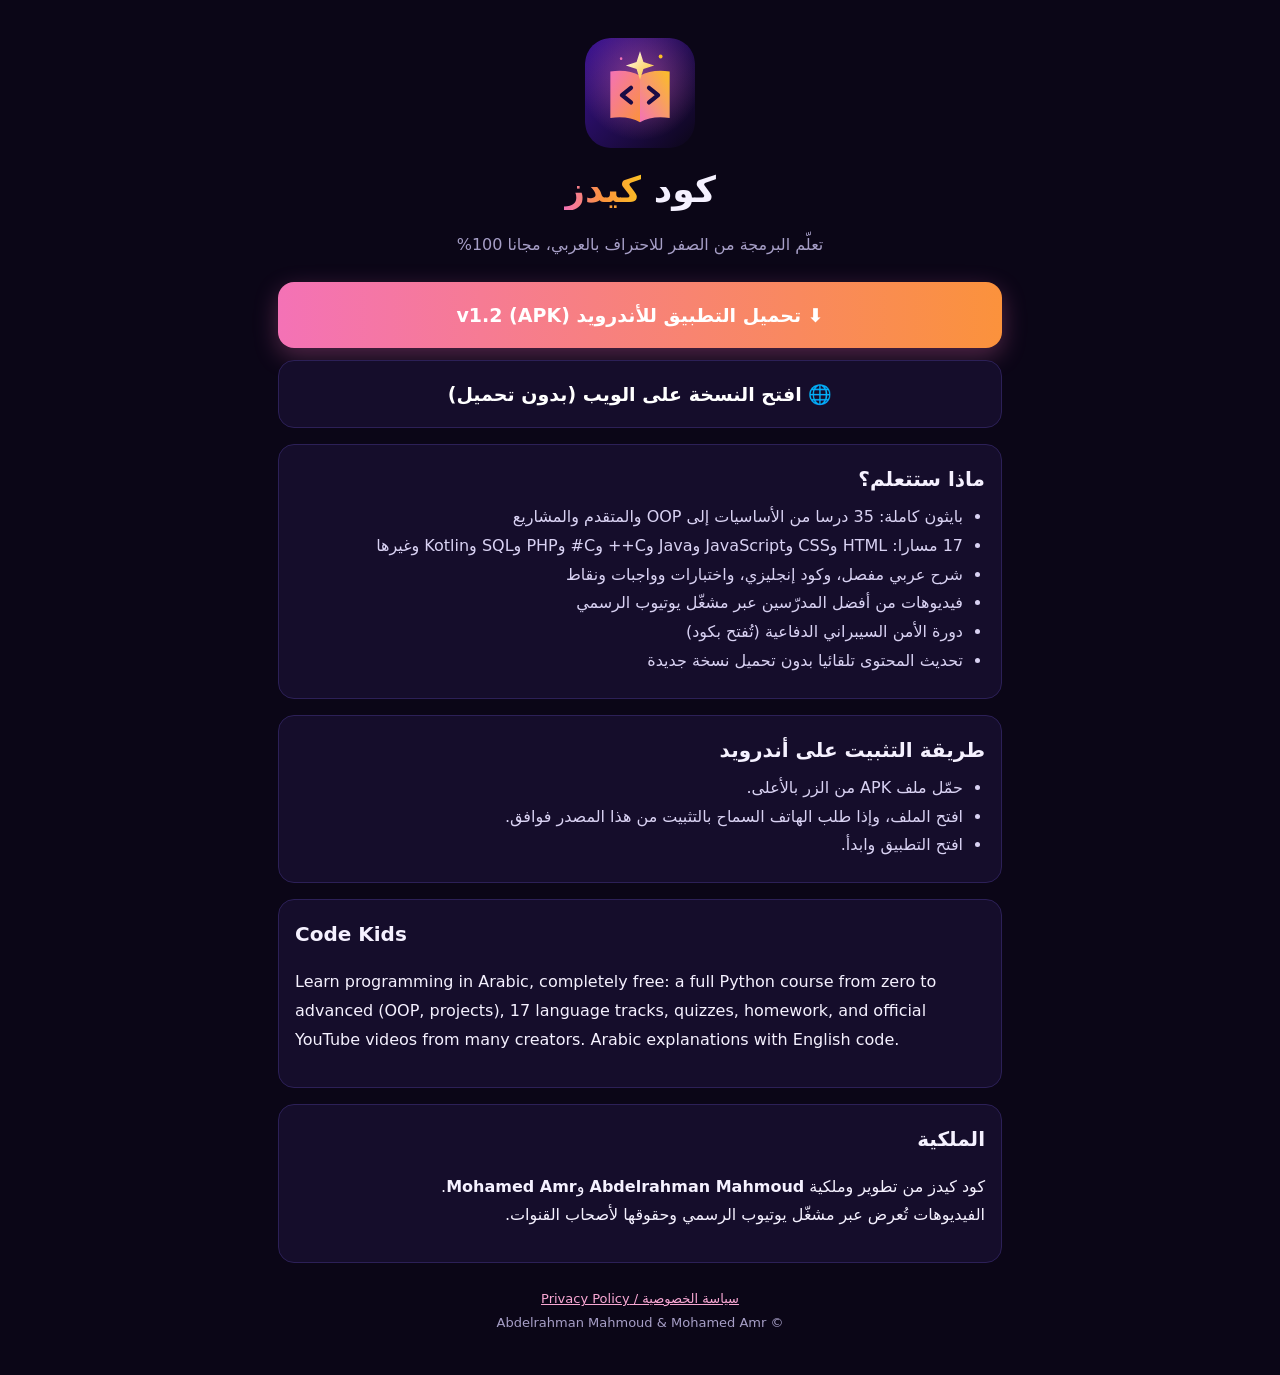
==== codekids/index.html @ 2289515a "Create index.html for Code Kids homepage This HTML file serves as the main page for 'Code Kids', pro" ====
<!DOCTYPE html><html lang="ar" dir="rtl"><head><meta charset="utf-8"><meta name="viewport" content="width=device-width,initial-scale=1"><title>كود كيدز | Code Kids - تعلّم البرمجة بالعربي مجانا</title>
<meta name="description" content="كود كيدز: تعلّم البرمجة من الصفر للاحتراف بالعربي مجانا. Learn programming in Arabic for free.">
<link rel="icon" href="app/icon.svg"><meta name="theme-color" content="#0b0617">
<style>*{box-sizing:border-box}body{margin:0;background:#0b0617;color:#f5f1ff;font-family:system-ui,"Noto Sans Arabic",Tahoma,sans-serif;line-height:1.8}
.w{max-width:760px;margin:0 auto;padding:28px 18px}.logo{width:110px;height:110px;border-radius:26px;display:block;margin:10px auto}
h1{text-align:center;font-size:36px;margin:8px 0}h1 span{background:linear-gradient(90deg,#f472b6,#fb923c,#fbbf24);-webkit-background-clip:text;color:transparent}
.sub{text-align:center;color:#a79fc7;margin:0 0 22px}.btn{display:block;text-align:center;text-decoration:none;color:#fff;font-weight:800;font-size:19px;border-radius:16px;padding:16px;margin:12px 0;background:linear-gradient(90deg,#f472b6,#fb923c);box-shadow:0 8px 24px #f472b64d}
.btn.s{background:#150d2b;border:1px solid #2c2057;box-shadow:none}.box{background:#150d2b;border:1px solid #2c2057;border-radius:16px;padding:16px;margin:16px 0}
h2{font-size:20px;margin:0 0 6px}ul{margin:6px 0;padding-inline-start:22px;color:#d9d2f3}.s2{color:#a79fc7;font-size:13px;text-align:center;margin-top:24px}a{color:#f9a8d4}.en{direction:ltr;text-align:left}</style></head><body><div class="w">
<img class="logo" src="app/icon.svg" alt="Code Kids logo">
<h1>كود <span>كيدز</span></h1><p class="sub">تعلّم البرمجة من الصفر للاحتراف بالعربي، مجانا 100%</p>
<a class="btn" href="https://github.com/bodimhefni2010-png/bodimhefni2010-png.github.io/releases/download/codekids-v1.2/CodeKids-v1.2.apk">⬇ تحميل التطبيق للأندرويد (APK) v1.2</a>
<a class="btn s" href="app/">🌐 افتح النسخة على الويب (بدون تحميل)</a>
<div class="box"><h2>ماذا ستتعلم؟</h2><ul><li>بايثون كاملة: 35 درسا من الأساسيات إلى OOP والمتقدم والمشاريع</li><li>17 مسارا: HTML وCSS وJavaScript وJava وC++ وC# وPHP وSQL وKotlin وغيرها</li><li>شرح عربي مفصل، وكود إنجليزي، واختبارات وواجبات ونقاط</li><li>فيديوهات من أفضل المدرّسين عبر مشغّل يوتيوب الرسمي</li><li>دورة الأمن السيبراني الدفاعية (تُفتح بكود)</li><li>تحديث المحتوى تلقائيا بدون تحميل نسخة جديدة</li></ul></div>
<div class="box"><h2>طريقة التثبيت على أندرويد</h2><ul><li>حمّل ملف APK من الزر بالأعلى.</li><li>افتح الملف، وإذا طلب الهاتف السماح بالتثبيت من هذا المصدر فوافق.</li><li>افتح التطبيق وابدأ.</li></ul></div>
<div class="box en"><h2>Code Kids</h2><p>Learn programming in Arabic, completely free: a full Python course from zero to advanced (OOP, projects), 17 language tracks, quizzes, homework, and official YouTube videos from many creators. Arabic explanations with English code.</p></div>
<div class="box"><h2>الملكية</h2><p>كود كيدز من تطوير وملكية <b>Abdelrahman Mahmoud</b> و<b>Mohamed Amr</b>.<br>الفيديوهات تُعرض عبر مشغّل يوتيوب الرسمي وحقوقها لأصحاب القنوات.</p></div>
<p class="s2"><a href="privacy.html">سياسة الخصوصية / Privacy Policy</a><br>© Abdelrahman Mahmoud &amp; Mohamed Amr</p></div></body></html>
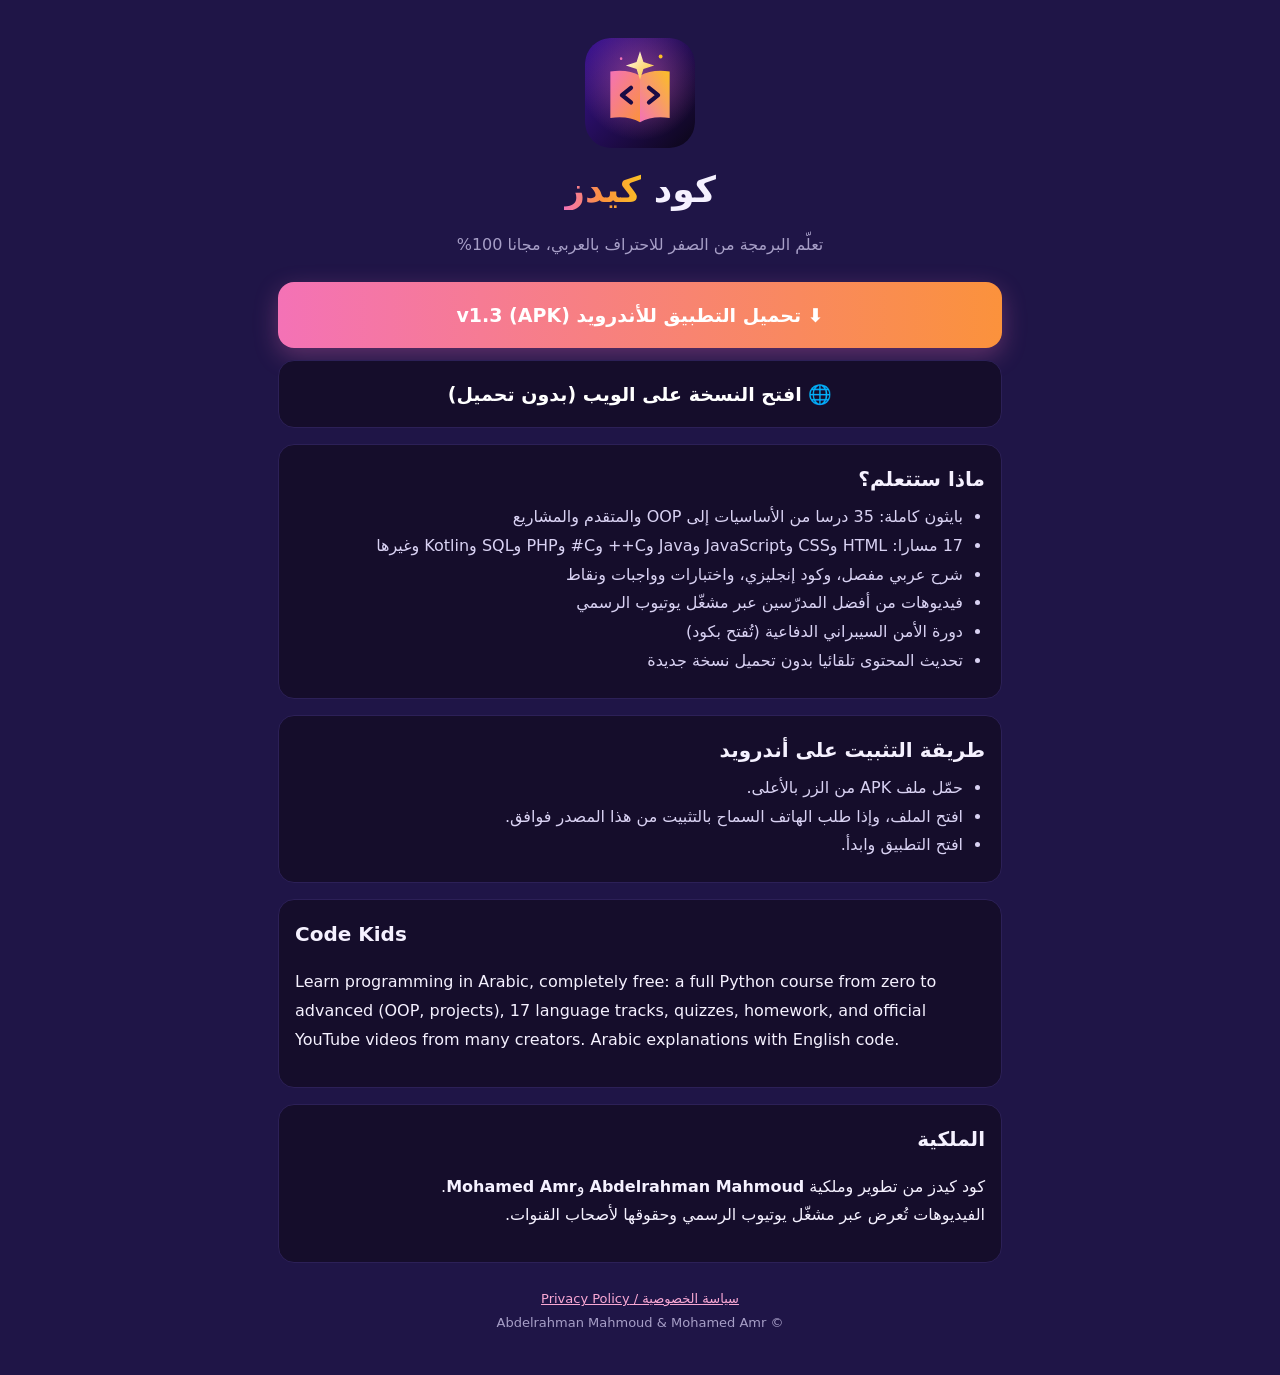
==== commit e1612bb5: "Update app download link and theme color Updated the app download link to version 1.3 and changed th" ====
--- a/codekids/index.html
+++ b/codekids/index.html
@@ -1,7 +1,7 @@
 <!DOCTYPE html><html lang="ar" dir="rtl"><head><meta charset="utf-8"><meta name="viewport" content="width=device-width,initial-scale=1"><title>كود كيدز | Code Kids - تعلّم البرمجة بالعربي مجانا</title>
 <meta name="description" content="كود كيدز: تعلّم البرمجة من الصفر للاحتراف بالعربي مجانا. Learn programming in Arabic for free.">
-<link rel="icon" href="app/icon.svg"><meta name="theme-color" content="#0b0617">
-<style>*{box-sizing:border-box}body{margin:0;background:#0b0617;color:#f5f1ff;font-family:system-ui,"Noto Sans Arabic",Tahoma,sans-serif;line-height:1.8}
+<link rel="icon" href="app/icon.svg"><meta name="theme-color" content="#1f1547">
+<style>*{box-sizing:border-box}body{margin:0;background:#1f1547;color:#f5f1ff;font-family:system-ui,"Noto Sans Arabic",Tahoma,sans-serif;line-height:1.8}
 .w{max-width:760px;margin:0 auto;padding:28px 18px}.logo{width:110px;height:110px;border-radius:26px;display:block;margin:10px auto}
 h1{text-align:center;font-size:36px;margin:8px 0}h1 span{background:linear-gradient(90deg,#f472b6,#fb923c,#fbbf24);-webkit-background-clip:text;color:transparent}
 .sub{text-align:center;color:#a79fc7;margin:0 0 22px}.btn{display:block;text-align:center;text-decoration:none;color:#fff;font-weight:800;font-size:19px;border-radius:16px;padding:16px;margin:12px 0;background:linear-gradient(90deg,#f472b6,#fb923c);box-shadow:0 8px 24px #f472b64d}
@@ -9,7 +9,7 @@
 h2{font-size:20px;margin:0 0 6px}ul{margin:6px 0;padding-inline-start:22px;color:#d9d2f3}.s2{color:#a79fc7;font-size:13px;text-align:center;margin-top:24px}a{color:#f9a8d4}.en{direction:ltr;text-align:left}</style></head><body><div class="w">
 <img class="logo" src="app/icon.svg" alt="Code Kids logo">
 <h1>كود <span>كيدز</span></h1><p class="sub">تعلّم البرمجة من الصفر للاحتراف بالعربي، مجانا 100%</p>
-<a class="btn" href="https://github.com/bodimhefni2010-png/bodimhefni2010-png.github.io/releases/download/codekids-v1.2/CodeKids-v1.2.apk">⬇ تحميل التطبيق للأندرويد (APK) v1.2</a>
+<a class="btn" href="https://github.com/bodimhefni2010-png/bodimhefni2010-png.github.io/releases/download/codekids-v1.3/CodeKids-v1.3.apk">⬇ تحميل التطبيق للأندرويد (APK) v1.3</a>
 <a class="btn s" href="app/">🌐 افتح النسخة على الويب (بدون تحميل)</a>
 <div class="box"><h2>ماذا ستتعلم؟</h2><ul><li>بايثون كاملة: 35 درسا من الأساسيات إلى OOP والمتقدم والمشاريع</li><li>17 مسارا: HTML وCSS وJavaScript وJava وC++ وC# وPHP وSQL وKotlin وغيرها</li><li>شرح عربي مفصل، وكود إنجليزي، واختبارات وواجبات ونقاط</li><li>فيديوهات من أفضل المدرّسين عبر مشغّل يوتيوب الرسمي</li><li>دورة الأمن السيبراني الدفاعية (تُفتح بكود)</li><li>تحديث المحتوى تلقائيا بدون تحميل نسخة جديدة</li></ul></div>
 <div class="box"><h2>طريقة التثبيت على أندرويد</h2><ul><li>حمّل ملف APK من الزر بالأعلى.</li><li>افتح الملف، وإذا طلب الهاتف السماح بالتثبيت من هذا المصدر فوافق.</li><li>افتح التطبيق وابدأ.</li></ul></div>
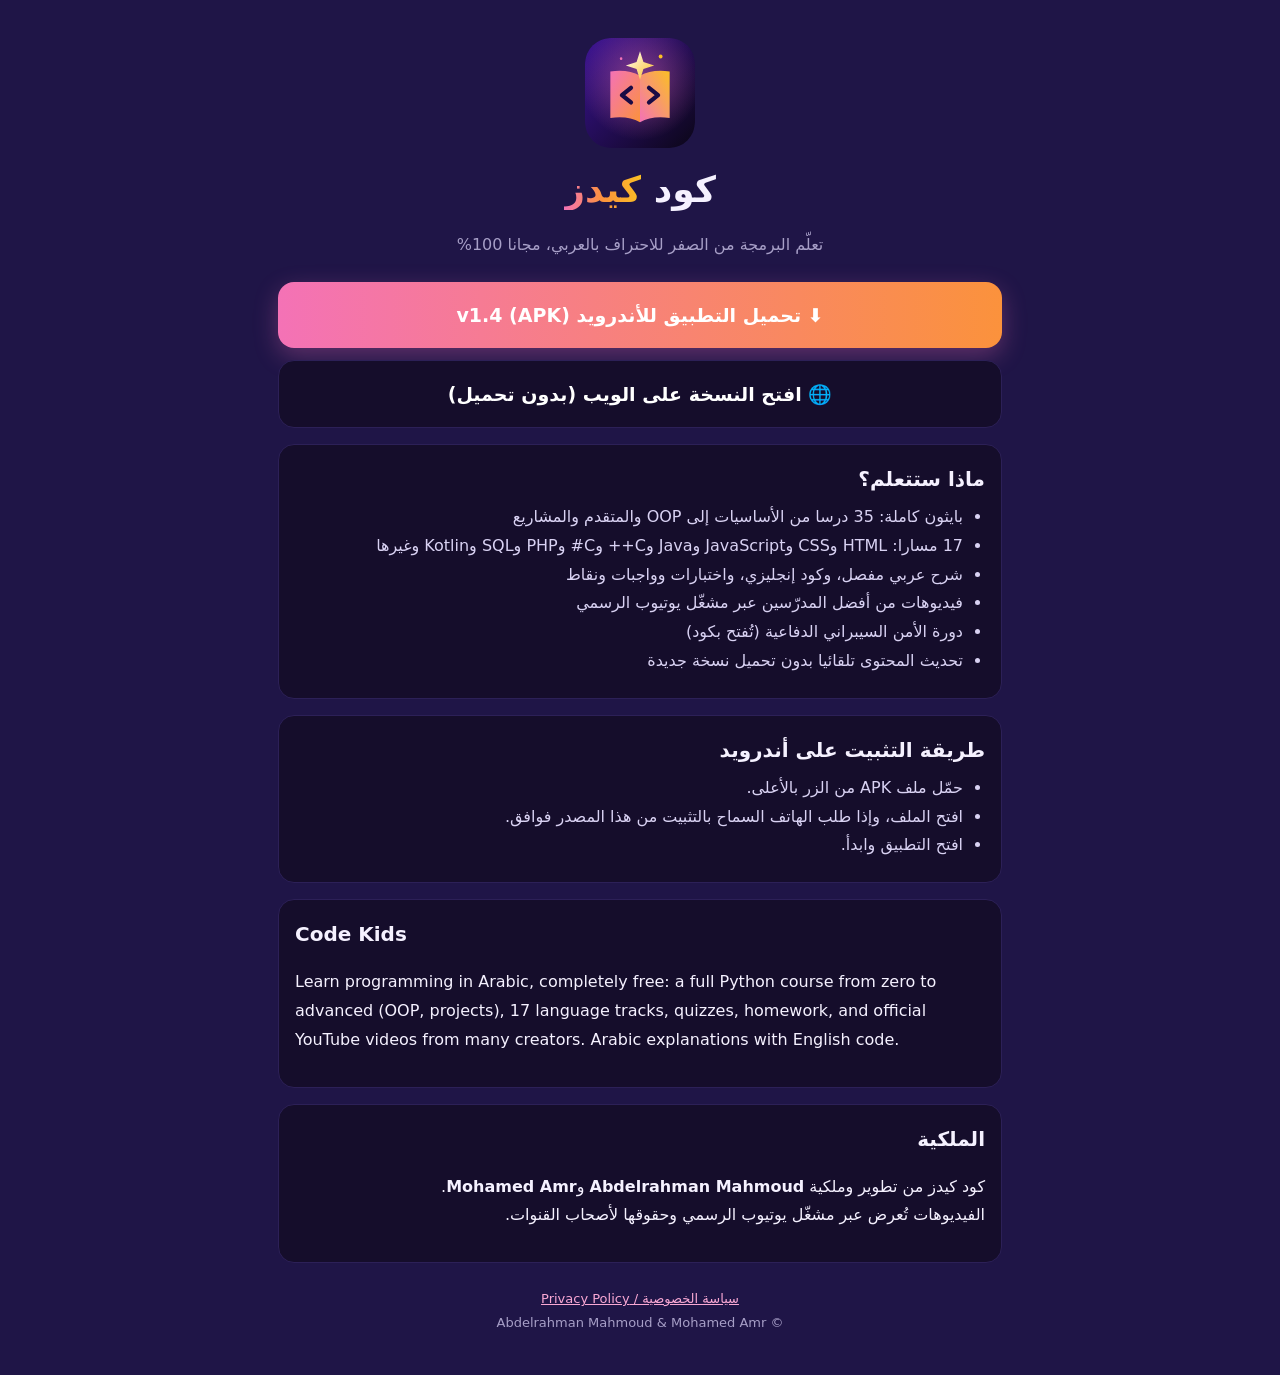
==== commit 218588b4: "Update APK download link from v1.3 to v1.4" ====
--- a/codekids/index.html
+++ b/codekids/index.html
@@ -9,7 +9,7 @@
 h2{font-size:20px;margin:0 0 6px}ul{margin:6px 0;padding-inline-start:22px;color:#d9d2f3}.s2{color:#a79fc7;font-size:13px;text-align:center;margin-top:24px}a{color:#f9a8d4}.en{direction:ltr;text-align:left}</style></head><body><div class="w">
 <img class="logo" src="app/icon.svg" alt="Code Kids logo">
 <h1>كود <span>كيدز</span></h1><p class="sub">تعلّم البرمجة من الصفر للاحتراف بالعربي، مجانا 100%</p>
-<a class="btn" href="https://github.com/bodimhefni2010-png/bodimhefni2010-png.github.io/releases/download/codekids-v1.3/CodeKids-v1.3.apk">⬇ تحميل التطبيق للأندرويد (APK) v1.3</a>
+<a class="btn" href="https://github.com/bodimhefni2010-png/bodimhefni2010-png.github.io/releases/download/codekids-v1.4/CodeKids-v1.4.apk">⬇ تحميل التطبيق للأندرويد (APK) v1.4</a>
 <a class="btn s" href="app/">🌐 افتح النسخة على الويب (بدون تحميل)</a>
 <div class="box"><h2>ماذا ستتعلم؟</h2><ul><li>بايثون كاملة: 35 درسا من الأساسيات إلى OOP والمتقدم والمشاريع</li><li>17 مسارا: HTML وCSS وJavaScript وJava وC++ وC# وPHP وSQL وKotlin وغيرها</li><li>شرح عربي مفصل، وكود إنجليزي، واختبارات وواجبات ونقاط</li><li>فيديوهات من أفضل المدرّسين عبر مشغّل يوتيوب الرسمي</li><li>دورة الأمن السيبراني الدفاعية (تُفتح بكود)</li><li>تحديث المحتوى تلقائيا بدون تحميل نسخة جديدة</li></ul></div>
 <div class="box"><h2>طريقة التثبيت على أندرويد</h2><ul><li>حمّل ملف APK من الزر بالأعلى.</li><li>افتح الملف، وإذا طلب الهاتف السماح بالتثبيت من هذا المصدر فوافق.</li><li>افتح التطبيق وابدأ.</li></ul></div>
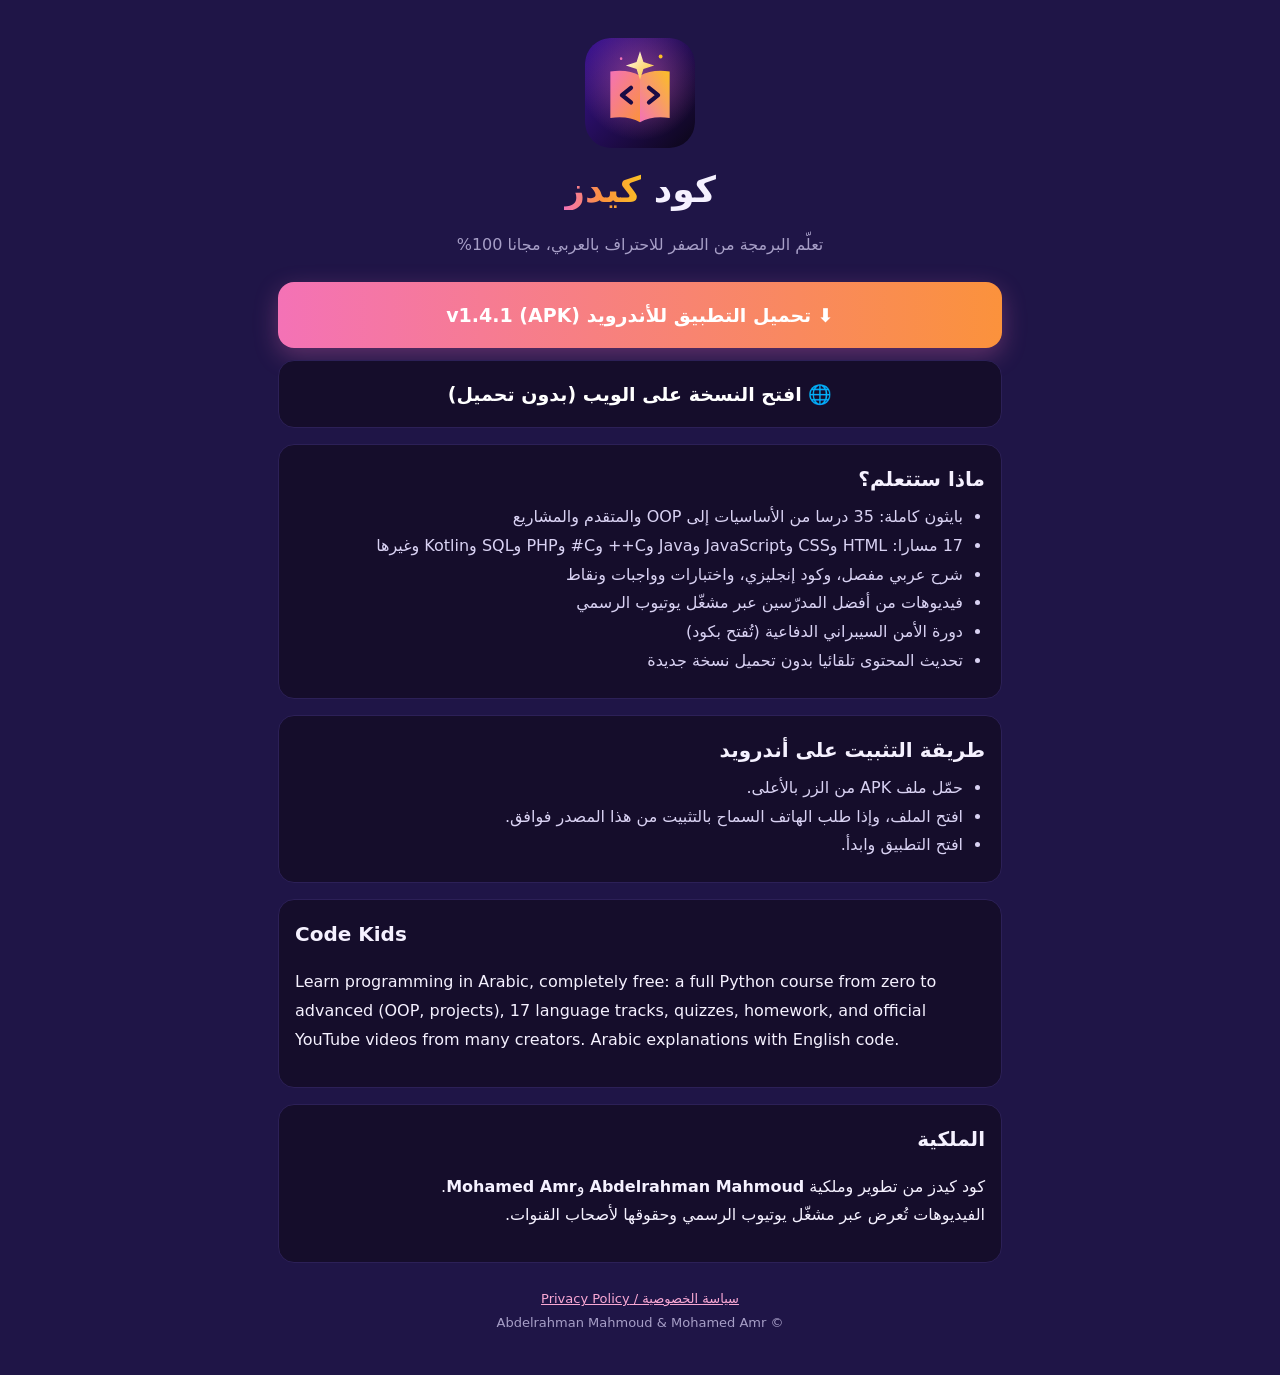
==== commit d1c43382: "Update APK download link to version 1.4.1" ====
--- a/codekids/index.html
+++ b/codekids/index.html
@@ -9,7 +9,7 @@
 h2{font-size:20px;margin:0 0 6px}ul{margin:6px 0;padding-inline-start:22px;color:#d9d2f3}.s2{color:#a79fc7;font-size:13px;text-align:center;margin-top:24px}a{color:#f9a8d4}.en{direction:ltr;text-align:left}</style></head><body><div class="w">
 <img class="logo" src="app/icon.svg" alt="Code Kids logo">
 <h1>كود <span>كيدز</span></h1><p class="sub">تعلّم البرمجة من الصفر للاحتراف بالعربي، مجانا 100%</p>
-<a class="btn" href="https://github.com/bodimhefni2010-png/bodimhefni2010-png.github.io/releases/download/codekids-v1.4/CodeKids-v1.4.apk">⬇ تحميل التطبيق للأندرويد (APK) v1.4</a>
+<a class="btn" href="https://github.com/bodimhefni2010-png/bodimhefni2010-png.github.io/releases/download/codekids-v1.4.1/CodeKids-v1.4.1.apk">⬇ تحميل التطبيق للأندرويد (APK) v1.4.1</a>
 <a class="btn s" href="app/">🌐 افتح النسخة على الويب (بدون تحميل)</a>
 <div class="box"><h2>ماذا ستتعلم؟</h2><ul><li>بايثون كاملة: 35 درسا من الأساسيات إلى OOP والمتقدم والمشاريع</li><li>17 مسارا: HTML وCSS وJavaScript وJava وC++ وC# وPHP وSQL وKotlin وغيرها</li><li>شرح عربي مفصل، وكود إنجليزي، واختبارات وواجبات ونقاط</li><li>فيديوهات من أفضل المدرّسين عبر مشغّل يوتيوب الرسمي</li><li>دورة الأمن السيبراني الدفاعية (تُفتح بكود)</li><li>تحديث المحتوى تلقائيا بدون تحميل نسخة جديدة</li></ul></div>
 <div class="box"><h2>طريقة التثبيت على أندرويد</h2><ul><li>حمّل ملف APK من الزر بالأعلى.</li><li>افتح الملف، وإذا طلب الهاتف السماح بالتثبيت من هذا المصدر فوافق.</li><li>افتح التطبيق وابدأ.</li></ul></div>
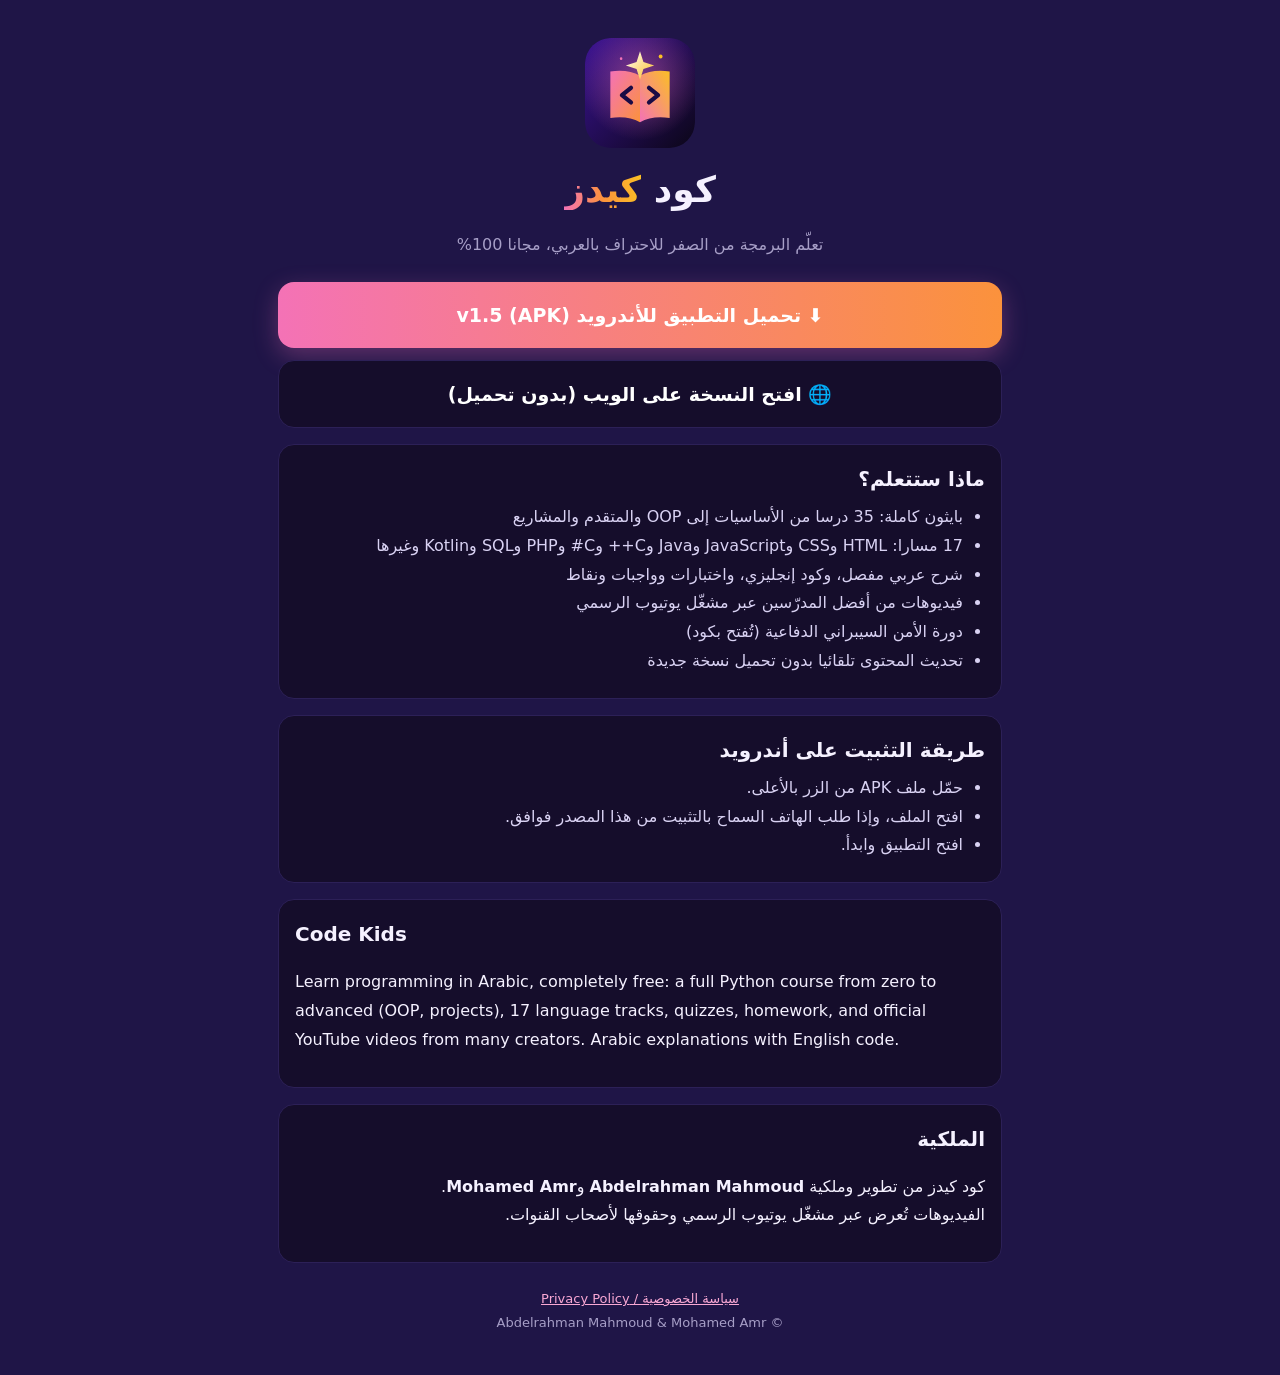
==== commit d566c349: "Update APK download link to version 1.5" ====
--- a/codekids/index.html
+++ b/codekids/index.html
@@ -9,7 +9,7 @@
 h2{font-size:20px;margin:0 0 6px}ul{margin:6px 0;padding-inline-start:22px;color:#d9d2f3}.s2{color:#a79fc7;font-size:13px;text-align:center;margin-top:24px}a{color:#f9a8d4}.en{direction:ltr;text-align:left}</style></head><body><div class="w">
 <img class="logo" src="app/icon.svg" alt="Code Kids logo">
 <h1>كود <span>كيدز</span></h1><p class="sub">تعلّم البرمجة من الصفر للاحتراف بالعربي، مجانا 100%</p>
-<a class="btn" href="https://github.com/bodimhefni2010-png/bodimhefni2010-png.github.io/releases/download/codekids-v1.4.1/CodeKids-v1.4.1.apk">⬇ تحميل التطبيق للأندرويد (APK) v1.4.1</a>
+<a class="btn" href="https://github.com/bodimhefni2010-png/bodimhefni2010-png.github.io/releases/download/codekids-v1.5/CodeKids-v1.5.apk">⬇ تحميل التطبيق للأندرويد (APK) v1.5</a>
 <a class="btn s" href="app/">🌐 افتح النسخة على الويب (بدون تحميل)</a>
 <div class="box"><h2>ماذا ستتعلم؟</h2><ul><li>بايثون كاملة: 35 درسا من الأساسيات إلى OOP والمتقدم والمشاريع</li><li>17 مسارا: HTML وCSS وJavaScript وJava وC++ وC# وPHP وSQL وKotlin وغيرها</li><li>شرح عربي مفصل، وكود إنجليزي، واختبارات وواجبات ونقاط</li><li>فيديوهات من أفضل المدرّسين عبر مشغّل يوتيوب الرسمي</li><li>دورة الأمن السيبراني الدفاعية (تُفتح بكود)</li><li>تحديث المحتوى تلقائيا بدون تحميل نسخة جديدة</li></ul></div>
 <div class="box"><h2>طريقة التثبيت على أندرويد</h2><ul><li>حمّل ملف APK من الزر بالأعلى.</li><li>افتح الملف، وإذا طلب الهاتف السماح بالتثبيت من هذا المصدر فوافق.</li><li>افتح التطبيق وابدأ.</li></ul></div>
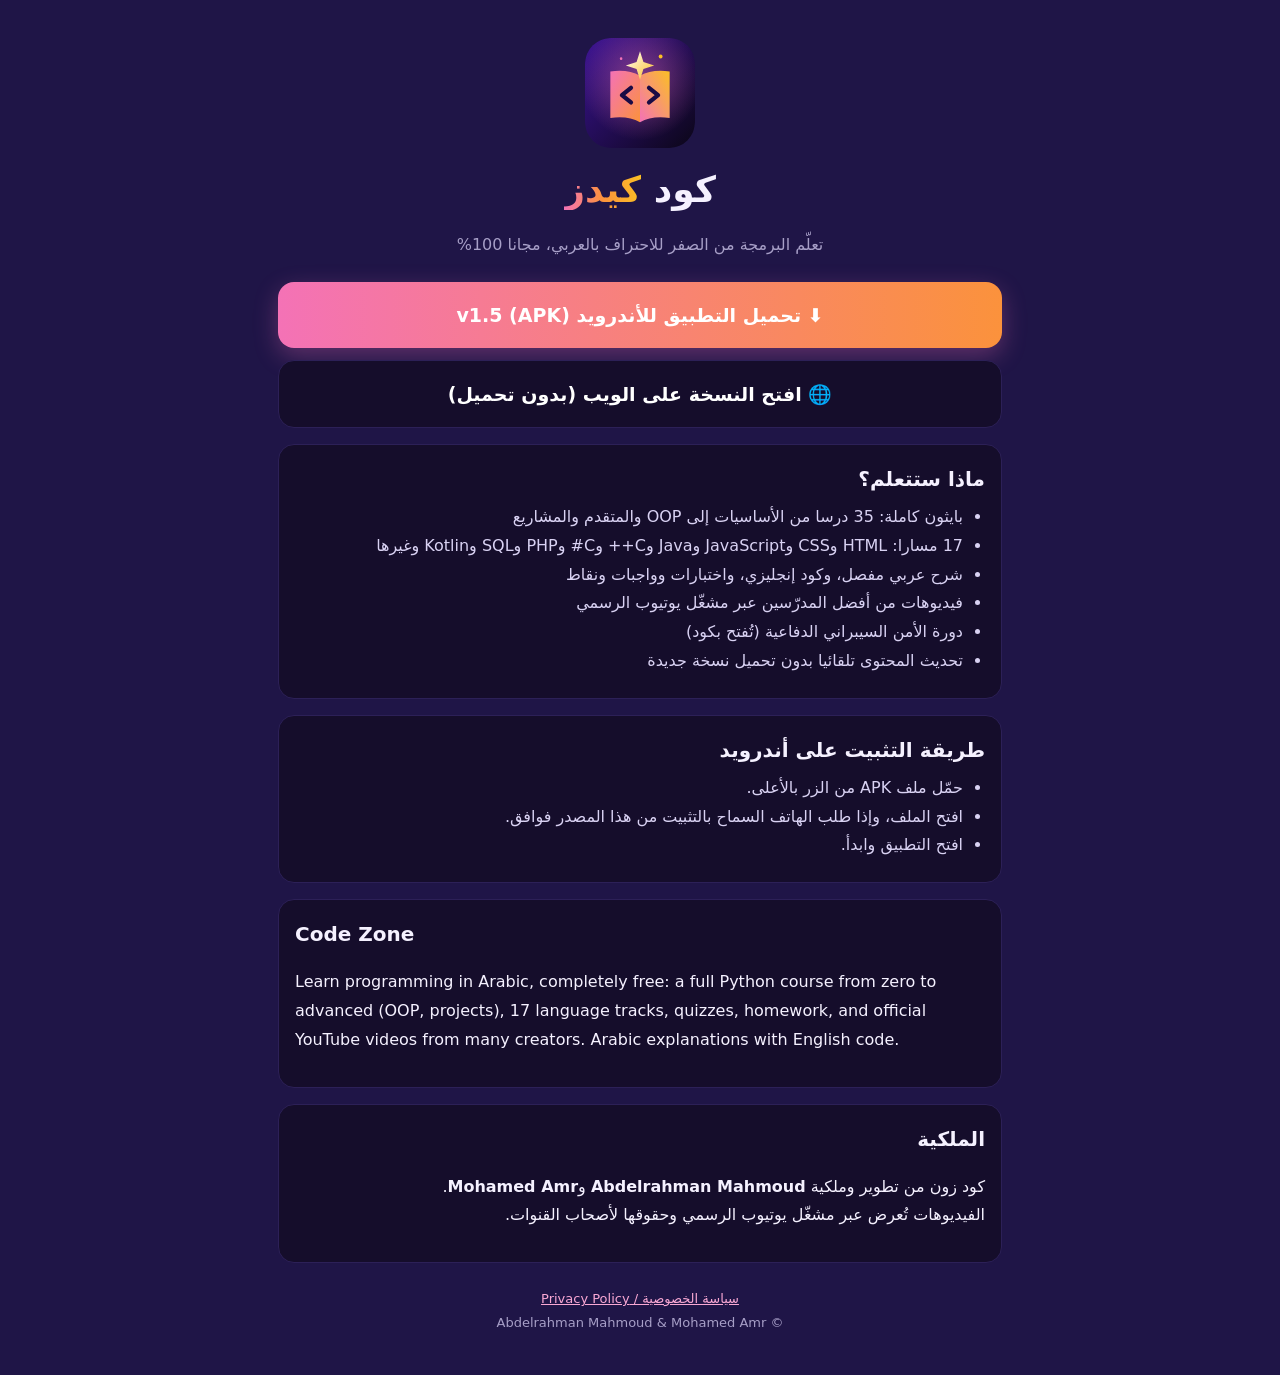
==== commit 7432bb59: "Rename Code Kids to Code Zone in index.html" ====
--- a/codekids/index.html
+++ b/codekids/index.html
@@ -1,5 +1,5 @@
-<!DOCTYPE html><html lang="ar" dir="rtl"><head><meta charset="utf-8"><meta name="viewport" content="width=device-width,initial-scale=1"><title>كود كيدز | Code Kids - تعلّم البرمجة بالعربي مجانا</title>
-<meta name="description" content="كود كيدز: تعلّم البرمجة من الصفر للاحتراف بالعربي مجانا. Learn programming in Arabic for free.">
+<!DOCTYPE html><html lang="ar" dir="rtl"><head><meta charset="utf-8"><meta name="viewport" content="width=device-width,initial-scale=1"><title>كود زون | Code Zone - تعلّم البرمجة بالعربي مجانا</title>
+<meta name="description" content="كود زون: تعلّم البرمجة من الصفر للاحتراف بالعربي مجانا. Learn programming in Arabic for free.">
 <link rel="icon" href="app/icon.svg"><meta name="theme-color" content="#1f1547">
 <style>*{box-sizing:border-box}body{margin:0;background:#1f1547;color:#f5f1ff;font-family:system-ui,"Noto Sans Arabic",Tahoma,sans-serif;line-height:1.8}
 .w{max-width:760px;margin:0 auto;padding:28px 18px}.logo{width:110px;height:110px;border-radius:26px;display:block;margin:10px auto}
@@ -7,12 +7,12 @@
 .sub{text-align:center;color:#a79fc7;margin:0 0 22px}.btn{display:block;text-align:center;text-decoration:none;color:#fff;font-weight:800;font-size:19px;border-radius:16px;padding:16px;margin:12px 0;background:linear-gradient(90deg,#f472b6,#fb923c);box-shadow:0 8px 24px #f472b64d}
 .btn.s{background:#150d2b;border:1px solid #2c2057;box-shadow:none}.box{background:#150d2b;border:1px solid #2c2057;border-radius:16px;padding:16px;margin:16px 0}
 h2{font-size:20px;margin:0 0 6px}ul{margin:6px 0;padding-inline-start:22px;color:#d9d2f3}.s2{color:#a79fc7;font-size:13px;text-align:center;margin-top:24px}a{color:#f9a8d4}.en{direction:ltr;text-align:left}</style></head><body><div class="w">
-<img class="logo" src="app/icon.svg" alt="Code Kids logo">
+<img class="logo" src="app/icon.svg" alt="Code Zone logo">
 <h1>كود <span>كيدز</span></h1><p class="sub">تعلّم البرمجة من الصفر للاحتراف بالعربي، مجانا 100%</p>
 <a class="btn" href="https://github.com/bodimhefni2010-png/bodimhefni2010-png.github.io/releases/download/codekids-v1.5/CodeKids-v1.5.apk">⬇ تحميل التطبيق للأندرويد (APK) v1.5</a>
 <a class="btn s" href="app/">🌐 افتح النسخة على الويب (بدون تحميل)</a>
 <div class="box"><h2>ماذا ستتعلم؟</h2><ul><li>بايثون كاملة: 35 درسا من الأساسيات إلى OOP والمتقدم والمشاريع</li><li>17 مسارا: HTML وCSS وJavaScript وJava وC++ وC# وPHP وSQL وKotlin وغيرها</li><li>شرح عربي مفصل، وكود إنجليزي، واختبارات وواجبات ونقاط</li><li>فيديوهات من أفضل المدرّسين عبر مشغّل يوتيوب الرسمي</li><li>دورة الأمن السيبراني الدفاعية (تُفتح بكود)</li><li>تحديث المحتوى تلقائيا بدون تحميل نسخة جديدة</li></ul></div>
 <div class="box"><h2>طريقة التثبيت على أندرويد</h2><ul><li>حمّل ملف APK من الزر بالأعلى.</li><li>افتح الملف، وإذا طلب الهاتف السماح بالتثبيت من هذا المصدر فوافق.</li><li>افتح التطبيق وابدأ.</li></ul></div>
-<div class="box en"><h2>Code Kids</h2><p>Learn programming in Arabic, completely free: a full Python course from zero to advanced (OOP, projects), 17 language tracks, quizzes, homework, and official YouTube videos from many creators. Arabic explanations with English code.</p></div>
-<div class="box"><h2>الملكية</h2><p>كود كيدز من تطوير وملكية <b>Abdelrahman Mahmoud</b> و<b>Mohamed Amr</b>.<br>الفيديوهات تُعرض عبر مشغّل يوتيوب الرسمي وحقوقها لأصحاب القنوات.</p></div>
+<div class="box en"><h2>Code Zone</h2><p>Learn programming in Arabic, completely free: a full Python course from zero to advanced (OOP, projects), 17 language tracks, quizzes, homework, and official YouTube videos from many creators. Arabic explanations with English code.</p></div>
+<div class="box"><h2>الملكية</h2><p>كود زون من تطوير وملكية <b>Abdelrahman Mahmoud</b> و<b>Mohamed Amr</b>.<br>الفيديوهات تُعرض عبر مشغّل يوتيوب الرسمي وحقوقها لأصحاب القنوات.</p></div>
 <p class="s2"><a href="privacy.html">سياسة الخصوصية / Privacy Policy</a><br>© Abdelrahman Mahmoud &amp; Mohamed Amr</p></div></body></html>
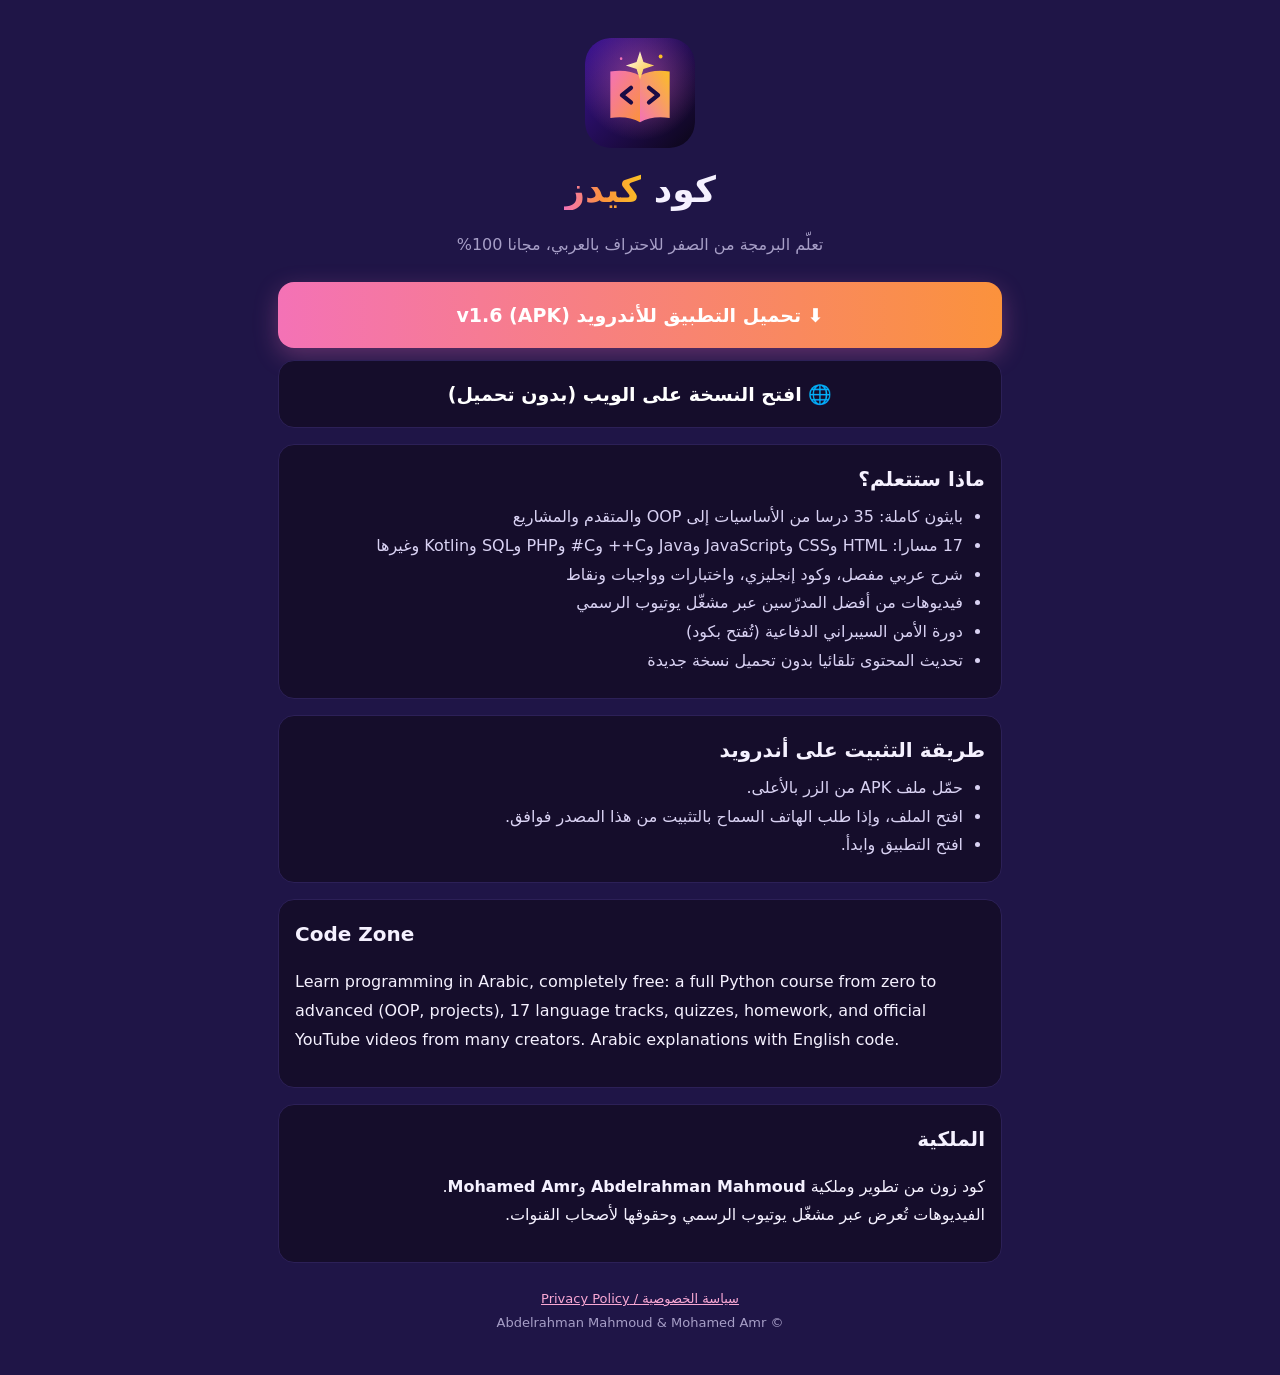
==== commit 5c67e01c: "Update APK download link from v1.5 to v1.6" ====
--- a/codekids/index.html
+++ b/codekids/index.html
@@ -9,7 +9,7 @@
 h2{font-size:20px;margin:0 0 6px}ul{margin:6px 0;padding-inline-start:22px;color:#d9d2f3}.s2{color:#a79fc7;font-size:13px;text-align:center;margin-top:24px}a{color:#f9a8d4}.en{direction:ltr;text-align:left}</style></head><body><div class="w">
 <img class="logo" src="app/icon.svg" alt="Code Zone logo">
 <h1>كود <span>كيدز</span></h1><p class="sub">تعلّم البرمجة من الصفر للاحتراف بالعربي، مجانا 100%</p>
-<a class="btn" href="https://github.com/bodimhefni2010-png/bodimhefni2010-png.github.io/releases/download/codekids-v1.5/CodeKids-v1.5.apk">⬇ تحميل التطبيق للأندرويد (APK) v1.5</a>
+<a class="btn" href="https://github.com/bodimhefni2010-png/bodimhefni2010-png.github.io/releases/download/codekids-v1.6/CodeKids-v1.6.apk">⬇ تحميل التطبيق للأندرويد (APK) v1.6</a>
 <a class="btn s" href="app/">🌐 افتح النسخة على الويب (بدون تحميل)</a>
 <div class="box"><h2>ماذا ستتعلم؟</h2><ul><li>بايثون كاملة: 35 درسا من الأساسيات إلى OOP والمتقدم والمشاريع</li><li>17 مسارا: HTML وCSS وJavaScript وJava وC++ وC# وPHP وSQL وKotlin وغيرها</li><li>شرح عربي مفصل، وكود إنجليزي، واختبارات وواجبات ونقاط</li><li>فيديوهات من أفضل المدرّسين عبر مشغّل يوتيوب الرسمي</li><li>دورة الأمن السيبراني الدفاعية (تُفتح بكود)</li><li>تحديث المحتوى تلقائيا بدون تحميل نسخة جديدة</li></ul></div>
 <div class="box"><h2>طريقة التثبيت على أندرويد</h2><ul><li>حمّل ملف APK من الزر بالأعلى.</li><li>افتح الملف، وإذا طلب الهاتف السماح بالتثبيت من هذا المصدر فوافق.</li><li>افتح التطبيق وابدأ.</li></ul></div>
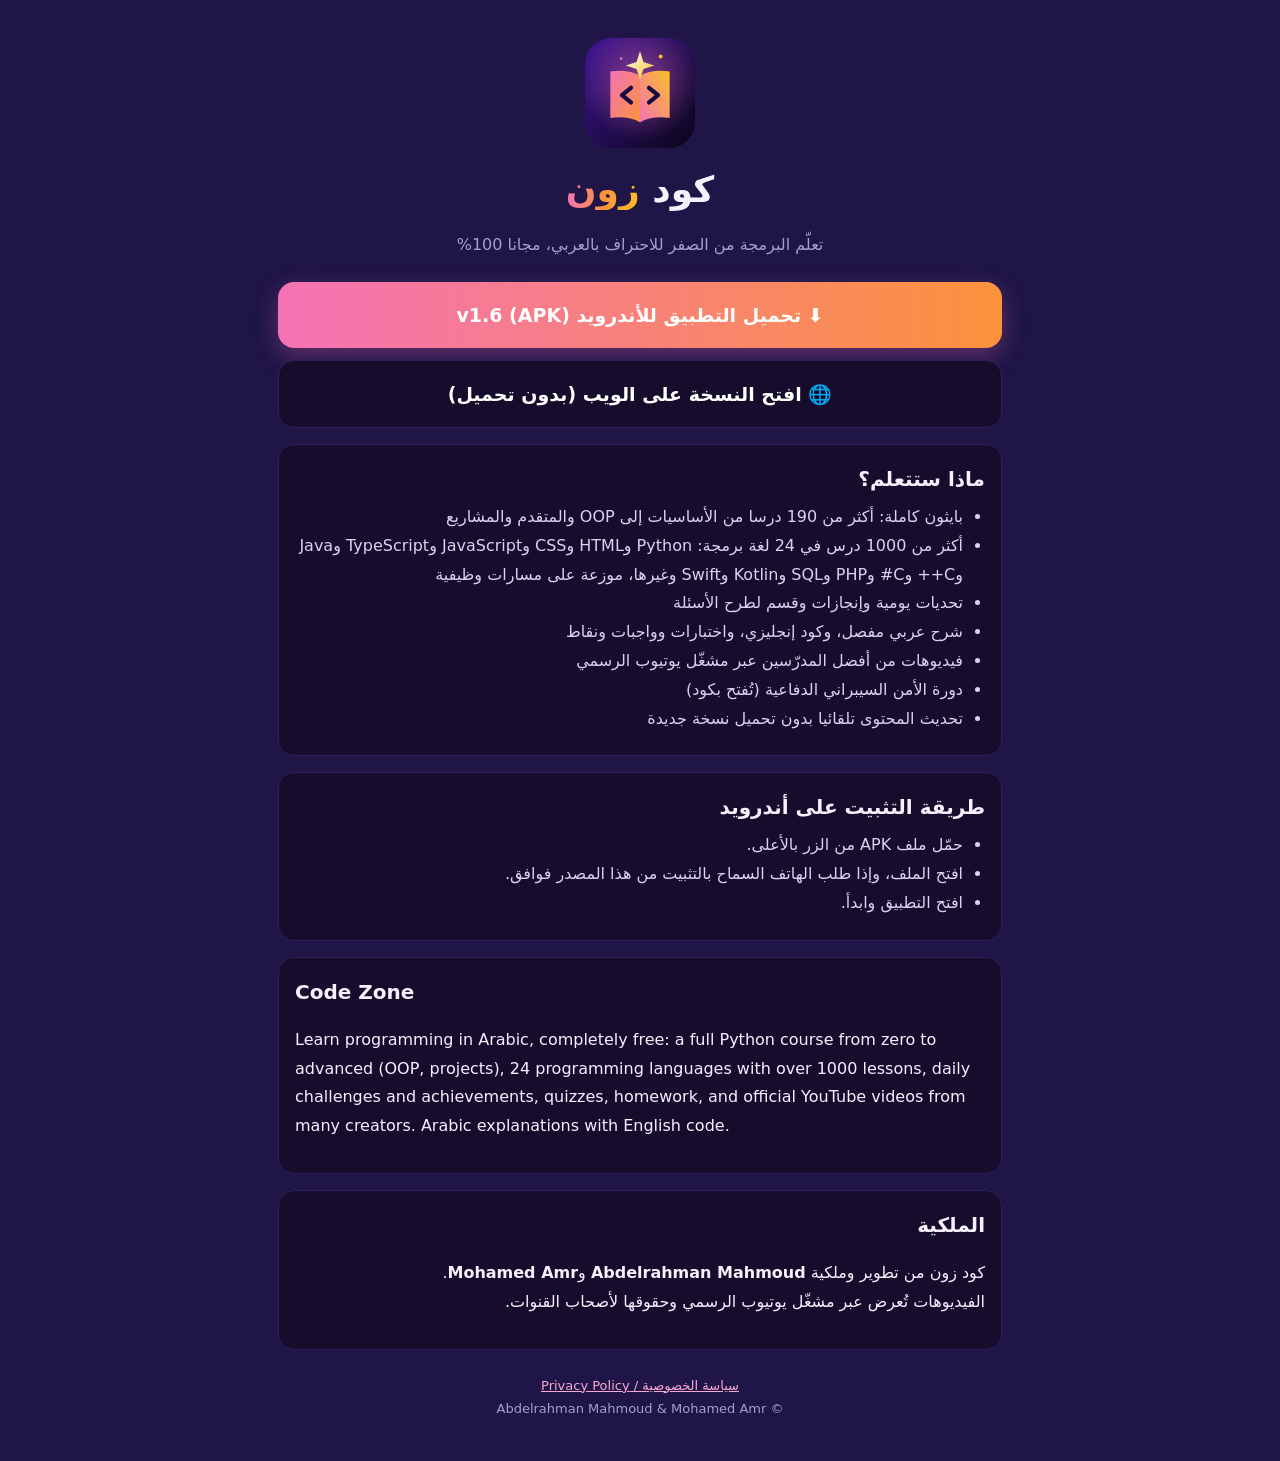
==== commit 267afd05: "Update title and content in index.html" ====
--- a/codekids/index.html
+++ b/codekids/index.html
@@ -1,4 +1,4 @@
-<!DOCTYPE html><html lang="ar" dir="rtl"><head><meta charset="utf-8"><meta name="viewport" content="width=device-width,initial-scale=1"><title>كود زون | Code Zone - تعلّم البرمجة بالعربي مجانا</title>
+<!DOCTYPE html><html lang="ar" dir="rtl"><head><meta http-equiv="Cache-Control" content="no-cache"><meta charset="utf-8"><meta name="viewport" content="width=device-width,initial-scale=1"><title>كود زون | Code Zone - تعلّم البرمجة بالعربي مجانا</title>
 <meta name="description" content="كود زون: تعلّم البرمجة من الصفر للاحتراف بالعربي مجانا. Learn programming in Arabic for free.">
 <link rel="icon" href="app/icon.svg"><meta name="theme-color" content="#1f1547">
 <style>*{box-sizing:border-box}body{margin:0;background:#1f1547;color:#f5f1ff;font-family:system-ui,"Noto Sans Arabic",Tahoma,sans-serif;line-height:1.8}
@@ -8,11 +8,11 @@
 .btn.s{background:#150d2b;border:1px solid #2c2057;box-shadow:none}.box{background:#150d2b;border:1px solid #2c2057;border-radius:16px;padding:16px;margin:16px 0}
 h2{font-size:20px;margin:0 0 6px}ul{margin:6px 0;padding-inline-start:22px;color:#d9d2f3}.s2{color:#a79fc7;font-size:13px;text-align:center;margin-top:24px}a{color:#f9a8d4}.en{direction:ltr;text-align:left}</style></head><body><div class="w">
 <img class="logo" src="app/icon.svg" alt="Code Zone logo">
-<h1>كود <span>كيدز</span></h1><p class="sub">تعلّم البرمجة من الصفر للاحتراف بالعربي، مجانا 100%</p>
+<h1>كود <span>زون</span></h1><p class="sub">تعلّم البرمجة من الصفر للاحتراف بالعربي، مجانا 100%</p>
 <a class="btn" href="https://github.com/bodimhefni2010-png/bodimhefni2010-png.github.io/releases/download/codekids-v1.6/CodeKids-v1.6.apk">⬇ تحميل التطبيق للأندرويد (APK) v1.6</a>
 <a class="btn s" href="app/">🌐 افتح النسخة على الويب (بدون تحميل)</a>
-<div class="box"><h2>ماذا ستتعلم؟</h2><ul><li>بايثون كاملة: 35 درسا من الأساسيات إلى OOP والمتقدم والمشاريع</li><li>17 مسارا: HTML وCSS وJavaScript وJava وC++ وC# وPHP وSQL وKotlin وغيرها</li><li>شرح عربي مفصل، وكود إنجليزي، واختبارات وواجبات ونقاط</li><li>فيديوهات من أفضل المدرّسين عبر مشغّل يوتيوب الرسمي</li><li>دورة الأمن السيبراني الدفاعية (تُفتح بكود)</li><li>تحديث المحتوى تلقائيا بدون تحميل نسخة جديدة</li></ul></div>
+<div class="box"><h2>ماذا ستتعلم؟</h2><ul><li>بايثون كاملة: أكثر من 190 درسا من الأساسيات إلى OOP والمتقدم والمشاريع</li><li>أكثر من 1000 درس في 24 لغة برمجة: Python وHTML وCSS وJavaScript وTypeScript وJava وC++ وC# وPHP وSQL وKotlin وSwift وغيرها، موزعة على مسارات وظيفية</li><li>تحديات يومية وإنجازات وقسم لطرح الأسئلة</li><li>شرح عربي مفصل، وكود إنجليزي، واختبارات وواجبات ونقاط</li><li>فيديوهات من أفضل المدرّسين عبر مشغّل يوتيوب الرسمي</li><li>دورة الأمن السيبراني الدفاعية (تُفتح بكود)</li><li>تحديث المحتوى تلقائيا بدون تحميل نسخة جديدة</li></ul></div>
 <div class="box"><h2>طريقة التثبيت على أندرويد</h2><ul><li>حمّل ملف APK من الزر بالأعلى.</li><li>افتح الملف، وإذا طلب الهاتف السماح بالتثبيت من هذا المصدر فوافق.</li><li>افتح التطبيق وابدأ.</li></ul></div>
-<div class="box en"><h2>Code Zone</h2><p>Learn programming in Arabic, completely free: a full Python course from zero to advanced (OOP, projects), 17 language tracks, quizzes, homework, and official YouTube videos from many creators. Arabic explanations with English code.</p></div>
+<div class="box en"><h2>Code Zone</h2><p>Learn programming in Arabic, completely free: a full Python course from zero to advanced (OOP, projects), 24 programming languages with over 1000 lessons, daily challenges and achievements, quizzes, homework, and official YouTube videos from many creators. Arabic explanations with English code.</p></div>
 <div class="box"><h2>الملكية</h2><p>كود زون من تطوير وملكية <b>Abdelrahman Mahmoud</b> و<b>Mohamed Amr</b>.<br>الفيديوهات تُعرض عبر مشغّل يوتيوب الرسمي وحقوقها لأصحاب القنوات.</p></div>
 <p class="s2"><a href="privacy.html">سياسة الخصوصية / Privacy Policy</a><br>© Abdelrahman Mahmoud &amp; Mohamed Amr</p></div></body></html>
